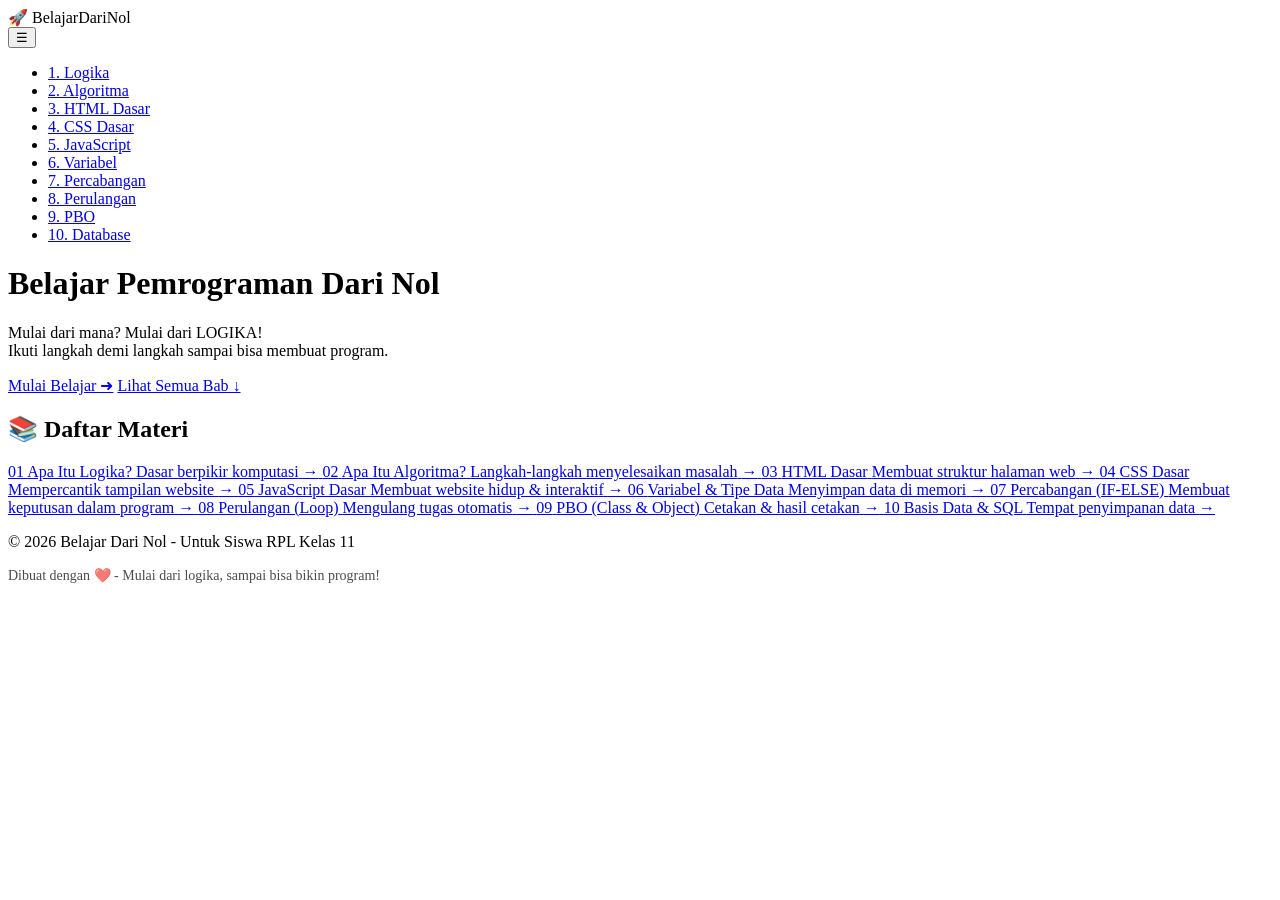
==== index.html @ c66b459e "Create index.html for programming learning site This HTML file serves as a foundational webpage for " ====
<!DOCTYPE html>
<html lang="id">
<head>
    <meta charset="UTF-8">
    <meta name="viewport" content="width=device-width, initial-scale=1.0">
    <title>Belajar Pemrograman Dari Nol - RPL Kelas 11</title>
    <link rel="stylesheet" href="style.css">
</head>
<body>

    <!-- ========== NAVBAR ========== -->
    <nav class="navbar">
        <div class="container">
            <div class="logo">
                <span class="logo-icon">🚀</span>
                <span class="logo-text">BelajarDariNol</span>
            </div>
            
            <button class="nav-toggle" id="navToggle">☰</button>
            
            <ul class="nav-menu" id="navMenu">
                <li><a href="bab1.html">1. Logika</a></li>
                <li><a href="bab2.html">2. Algoritma</a></li>
                <li><a href="bab3.html">3. HTML Dasar</a></li>
                <li><a href="bab4.html">4. CSS Dasar</a></li>
                <li><a href="bab5.html">5. JavaScript</a></li>
                <li><a href="bab6.html">6. Variabel</a></li>
                <li><a href="bab7.html">7. Percabangan</a></li>
                <li><a href="bab8.html">8. Perulangan</a></li>
                <li><a href="bab9.html">9. PBO</a></li>
                <li><a href="bab10.html">10. Database</a></li>
            </ul>
        </div>
    </nav>

    <!-- ========== HERO ========== -->
    <header class="hero">
        <div class="container">
            <h1>Belajar Pemrograman <span>Dari Nol</span></h1>
            <p>Mulai dari mana? Mulai dari LOGIKA! <br> Ikuti langkah demi langkah sampai bisa membuat program.</p>
            <div class="hero-buttons">
                <a href="bab1.html" class="btn btn-primary">Mulai Belajar ➜</a>
                <a href="#daftar-bab" class="btn btn-outline">Lihat Semua Bab ↓</a>
            </div>
        </div>
    </header>

    <!-- ========== DAFTAR BAB ========== -->
    <section id="daftar-bab" class="daftar-bab">
        <div class="container">
            <h2 class="section-title">📚 Daftar Materi</h2>
            <div class="bab-list">
                <a href="bab1.html" class="bab-item">
                    <span class="bab-nomor">01</span>
                    <span class="bab-nama">Apa Itu Logika?</span>
                    <span class="bab-desk">Dasar berpikir komputasi</span>
                    <span class="bab-arrow">→</span>
                </a>
                <a href="bab2.html" class="bab-item">
                    <span class="bab-nomor">02</span>
                    <span class="bab-nama">Apa Itu Algoritma?</span>
                    <span class="bab-desk">Langkah-langkah menyelesaikan masalah</span>
                    <span class="bab-arrow">→</span>
                </a>
                <a href="bab3.html" class="bab-item">
                    <span class="bab-nomor">03</span>
                    <span class="bab-nama">HTML Dasar</span>
                    <span class="bab-desk">Membuat struktur halaman web</span>
                    <span class="bab-arrow">→</span>
                </a>
                <a href="bab4.html" class="bab-item">
                    <span class="bab-nomor">04</span>
                    <span class="bab-nama">CSS Dasar</span>
                    <span class="bab-desk">Mempercantik tampilan website</span>
                    <span class="bab-arrow">→</span>
                </a>
                <a href="bab5.html" class="bab-item">
                    <span class="bab-nomor">05</span>
                    <span class="bab-nama">JavaScript Dasar</span>
                    <span class="bab-desk">Membuat website hidup & interaktif</span>
                    <span class="bab-arrow">→</span>
                </a>
                <a href="bab6.html" class="bab-item">
                    <span class="bab-nomor">06</span>
                    <span class="bab-nama">Variabel & Tipe Data</span>
                    <span class="bab-desk">Menyimpan data di memori</span>
                    <span class="bab-arrow">→</span>
                </a>
                <a href="bab7.html" class="bab-item">
                    <span class="bab-nomor">07</span>
                    <span class="bab-nama">Percabangan (IF-ELSE)</span>
                    <span class="bab-desk">Membuat keputusan dalam program</span>
                    <span class="bab-arrow">→</span>
                </a>
                <a href="bab8.html" class="bab-item">
                    <span class="bab-nomor">08</span>
                    <span class="bab-nama">Perulangan (Loop)</span>
                    <span class="bab-desk">Mengulang tugas otomatis</span>
                    <span class="bab-arrow">→</span>
                </a>
                <a href="bab9.html" class="bab-item">
                    <span class="bab-nomor">09</span>
                    <span class="bab-nama">PBO (Class & Object)</span>
                    <span class="bab-desk">Cetakan & hasil cetakan</span>
                    <span class="bab-arrow">→</span>
                </a>
                <a href="bab10.html" class="bab-item">
                    <span class="bab-nomor">10</span>
                    <span class="bab-nama">Basis Data & SQL</span>
                    <span class="bab-desk">Tempat penyimpanan data</span>
                    <span class="bab-arrow">→</span>
                </a>
            </div>
        </div>
    </section>

    <!-- ========== FOOTER ========== -->
    <footer class="footer">
        <div class="container">
            <p>© 2026 Belajar Dari Nol - Untuk Siswa RPL Kelas 11</p>
            <p style="font-size:14px; margin-top:10px; opacity:0.7;">
                Dibuat dengan ❤️ - Mulai dari logika, sampai bisa bikin program!
            </p>
        </div>
    </footer>

    <script src="script.js"></script>
</body>
                  </html>
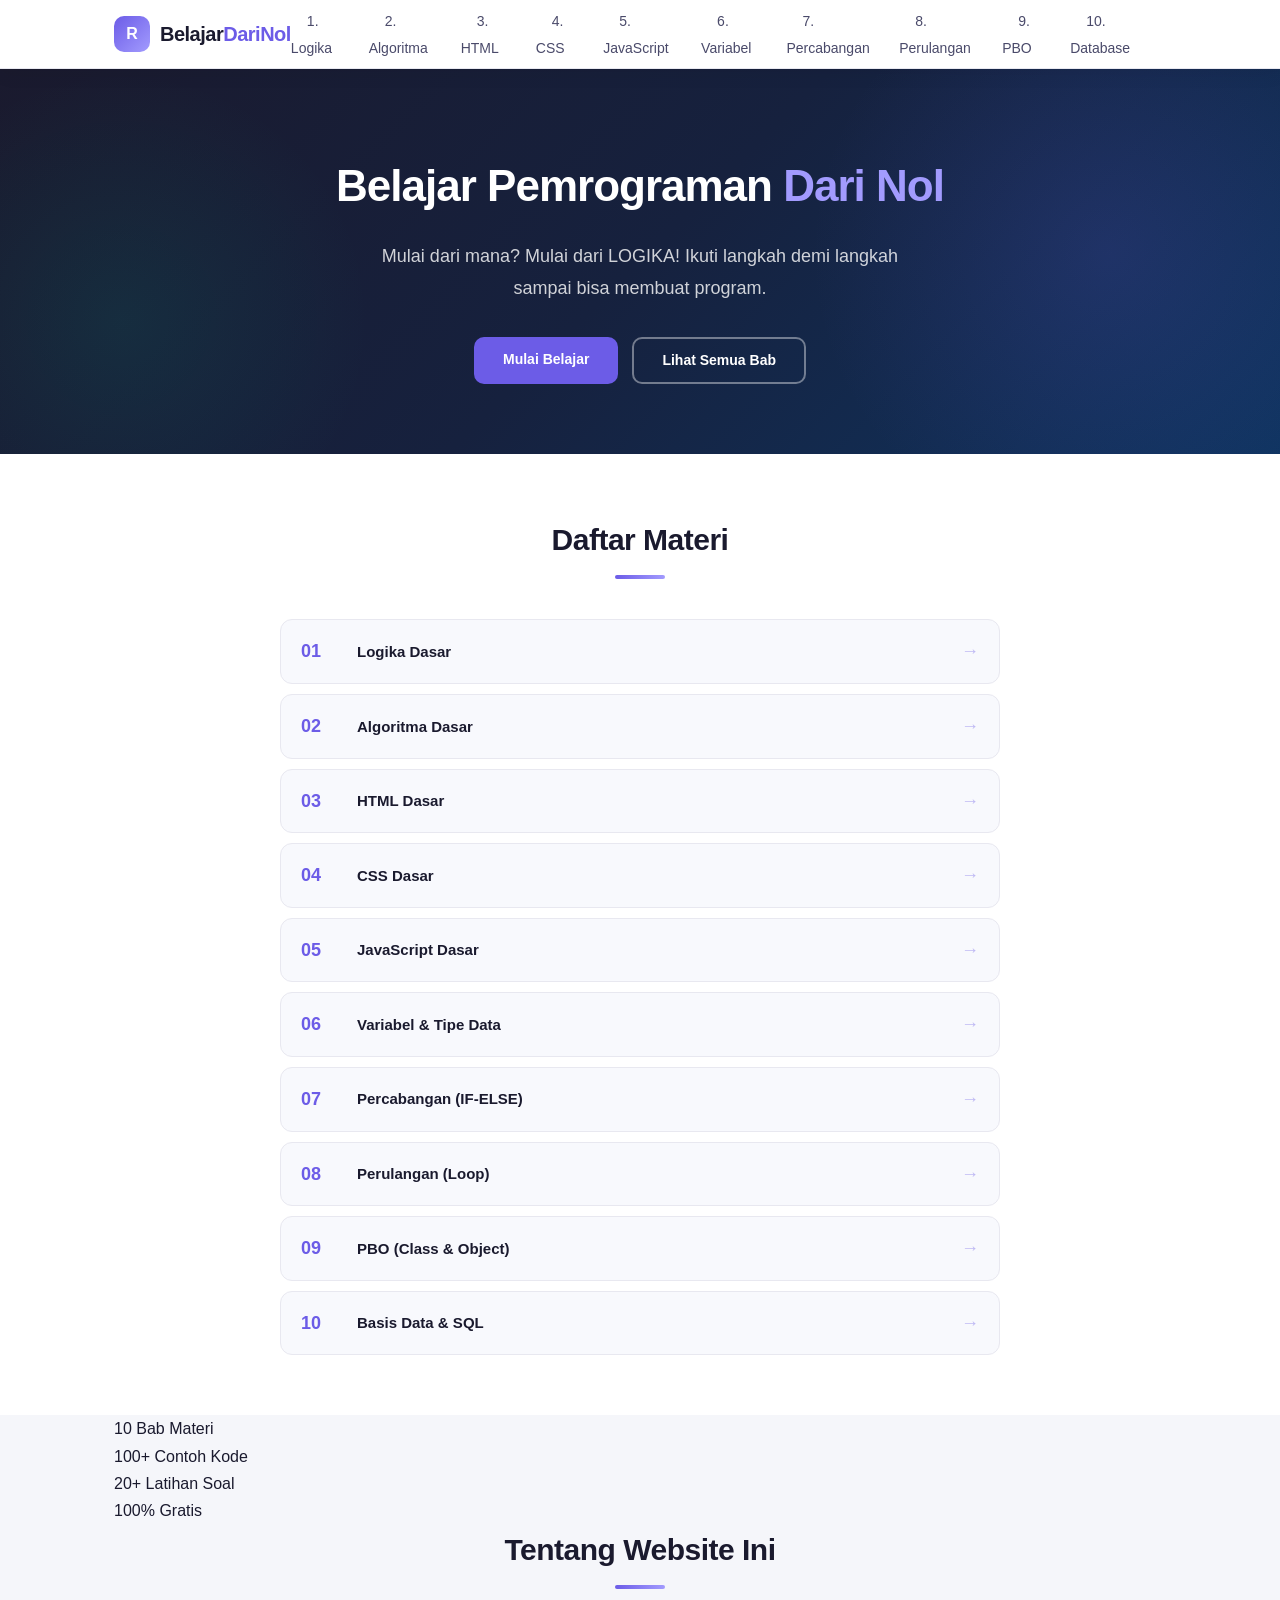
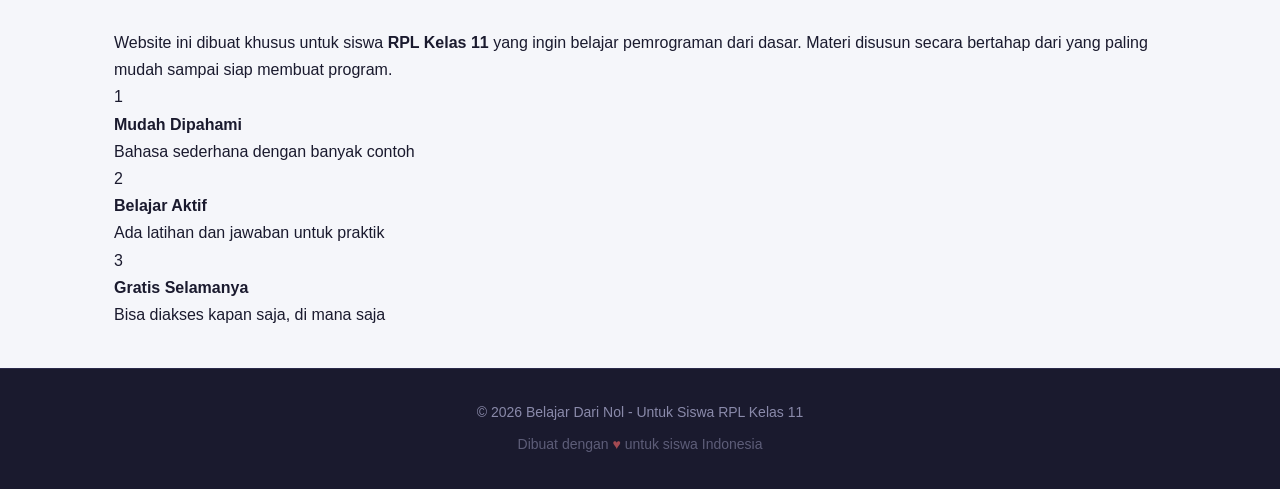
==== commit 332835ae: "Update navbar and content for clarity and style" ====
--- a/index.html
+++ b/index.html
@@ -11,18 +11,22 @@
     <!-- ========== NAVBAR ========== -->
     <nav class="navbar">
         <div class="container">
-            <div class="logo">
-                <span class="logo-icon">🚀</span>
-                <span class="logo-text">BelajarDariNol</span>
-            </div>
-            
-            <button class="nav-toggle" id="navToggle">☰</button>
-            
+            <a href="index.html" class="logo">
+                <span class="logo-icon">R</span>
+                <span class="logo-text">Belajar<span>DariNol</span></span>
+            </a>
+
+            <button class="nav-toggle" id="navToggle" aria-label="Toggle navigation">
+                <span class="hamburger-line"></span>
+                <span class="hamburger-line"></span>
+                <span class="hamburger-line"></span>
+            </button>
+
             <ul class="nav-menu" id="navMenu">
                 <li><a href="bab1.html">1. Logika</a></li>
                 <li><a href="bab2.html">2. Algoritma</a></li>
-                <li><a href="bab3.html">3. HTML Dasar</a></li>
-                <li><a href="bab4.html">4. CSS Dasar</a></li>
+                <li><a href="bab3.html">3. HTML</a></li>
+                <li><a href="bab4.html">4. CSS</a></li>
                 <li><a href="bab5.html">5. JavaScript</a></li>
                 <li><a href="bab6.html">6. Variabel</a></li>
                 <li><a href="bab7.html">7. Percabangan</a></li>
@@ -37,10 +41,10 @@
     <header class="hero">
         <div class="container">
             <h1>Belajar Pemrograman <span>Dari Nol</span></h1>
-            <p>Mulai dari mana? Mulai dari LOGIKA! <br> Ikuti langkah demi langkah sampai bisa membuat program.</p>
+            <p>Mulai dari mana? Mulai dari LOGIKA! Ikuti langkah demi langkah sampai bisa membuat program.</p>
             <div class="hero-buttons">
-                <a href="bab1.html" class="btn btn-primary">Mulai Belajar ➜</a>
-                <a href="#daftar-bab" class="btn btn-outline">Lihat Semua Bab ↓</a>
+                <a href="bab1.html" class="btn btn-primary">Mulai Belajar</a>
+                <a href="#daftar-bab" class="btn btn-outline">Lihat Semua Bab</a>
             </div>
         </div>
     </header>
@@ -48,17 +52,17 @@
     <!-- ========== DAFTAR BAB ========== -->
     <section id="daftar-bab" class="daftar-bab">
         <div class="container">
-            <h2 class="section-title">📚 Daftar Materi</h2>
+            <h2 class="section-title">Daftar Materi</h2>
             <div class="bab-list">
                 <a href="bab1.html" class="bab-item">
                     <span class="bab-nomor">01</span>
-                    <span class="bab-nama">Apa Itu Logika?</span>
+                    <span class="bab-nama">Logika Dasar</span>
                     <span class="bab-desk">Dasar berpikir komputasi</span>
                     <span class="bab-arrow">→</span>
                 </a>
                 <a href="bab2.html" class="bab-item">
                     <span class="bab-nomor">02</span>
-                    <span class="bab-nama">Apa Itu Algoritma?</span>
+                    <span class="bab-nama">Algoritma Dasar</span>
                     <span class="bab-desk">Langkah-langkah menyelesaikan masalah</span>
                     <span class="bab-arrow">→</span>
                 </a>
@@ -114,16 +118,71 @@
         </div>
     </section>
 
+    <!-- ========== STATISTIK ========== -->
+    <section class="stats-section">
+        <div class="container">
+            <div class="stats-grid">
+                <div class="stat-card">
+                    <span class="stat-number">10</span>
+                    <span class="stat-label">Bab Materi</span>
+                </div>
+                <div class="stat-card">
+                    <span class="stat-number">100+</span>
+                    <span class="stat-label">Contoh Kode</span>
+                </div>
+                <div class="stat-card">
+                    <span class="stat-number">20+</span>
+                    <span class="stat-label">Latihan Soal</span>
+                </div>
+                <div class="stat-card">
+                    <span class="stat-number">100%</span>
+                    <span class="stat-label">Gratis</span>
+                </div>
+            </div>
+        </div>
+    </section>
+
+    <!-- ========== TENTANG ========== -->
+    <section class="tentang">
+        <div class="container">
+            <h2 class="section-title">Tentang Website Ini</h2>
+            <div class="tentang-content">
+                <p>
+                    Website ini dibuat khusus untuk siswa <strong>RPL Kelas 11</strong> 
+                    yang ingin belajar pemrograman dari dasar. Materi disusun secara 
+                    bertahap dari yang paling mudah sampai siap membuat program.
+                </p>
+                <div class="tentang-features">
+                    <div class="feature">
+                        <span class="feature-icon">1</span>
+                        <h4>Mudah Dipahami</h4>
+                        <p>Bahasa sederhana dengan banyak contoh</p>
+                    </div>
+                    <div class="feature">
+                        <span class="feature-icon">2</span>
+                        <h4>Belajar Aktif</h4>
+                        <p>Ada latihan dan jawaban untuk praktik</p>
+                    </div>
+                    <div class="feature">
+                        <span class="feature-icon">3</span>
+                        <h4>Gratis Selamanya</h4>
+                        <p>Bisa diakses kapan saja, di mana saja</p>
+                    </div>
+                </div>
+            </div>
+        </div>
+    </section>
+
     <!-- ========== FOOTER ========== -->
     <footer class="footer">
         <div class="container">
             <p>© 2026 Belajar Dari Nol - Untuk Siswa RPL Kelas 11</p>
-            <p style="font-size:14px; margin-top:10px; opacity:0.7;">
-                Dibuat dengan ❤️ - Mulai dari logika, sampai bisa bikin program!
+            <p style="font-size:14px; margin-top:8px; opacity:0.6;">
+                Dibuat dengan <span style="color:#ff6b6b;">♥</span> untuk siswa Indonesia
             </p>
         </div>
     </footer>
 
     <script src="script.js"></script>
 </body>
-                  </html>
+                    </html>
--- a/style.css
+++ b/style.css
@@ -0,0 +1,1020 @@
+/* ============================================
+   RESET & BASE
+   ============================================ */
+* {
+    margin: 0;
+    padding: 0;
+    box-sizing: border-box;
+}
+
+html {
+    scroll-behavior: smooth;
+}
+
+body {
+    font-family: -apple-system, BlinkMacSystemFont, 'Segoe UI', Roboto, Oxygen, Ubuntu, sans-serif;
+    line-height: 1.7;
+    color: #1a1a2e;
+    background: #f5f6fa;
+}
+
+::selection {
+    background: #6c5ce7;
+    color: white;
+}
+
+.container {
+    max-width: 1100px;
+    margin: 0 auto;
+    padding: 0 24px;
+}
+
+/* ============================================
+   NAVBAR
+   ============================================ */
+.navbar {
+    background: #ffffff;
+    color: #1a1a2e;
+    padding: 0;
+    position: sticky;
+    top: 0;
+    z-index: 9999;
+    box-shadow: 0 2px 20px rgba(0,0,0,0.08);
+    border-bottom: 1px solid #e8e8f0;
+}
+
+.navbar .container {
+    display: flex;
+    justify-content: space-between;
+    align-items: center;
+    height: 68px;
+}
+
+.logo {
+    display: flex;
+    align-items: center;
+    gap: 10px;
+    font-size: 20px;
+    font-weight: 800;
+    color: #1a1a2e;
+    text-decoration: none;
+    flex-shrink: 0;
+}
+
+.logo-icon {
+    width: 36px;
+    height: 36px;
+    background: linear-gradient(135deg, #6c5ce7, #a29bfe);
+    border-radius: 10px;
+    display: flex;
+    align-items: center;
+    justify-content: center;
+    color: white;
+    font-weight: 900;
+    font-size: 16px;
+}
+
+.logo-text {
+    letter-spacing: -0.5px;
+}
+
+.logo-text span {
+    color: #6c5ce7;
+}
+
+/* ===== HAMBURGER BUTTON ===== */
+.nav-toggle {
+    display: none;
+    background: none;
+    border: none;
+    cursor: pointer;
+    padding: 8px;
+    width: 44px;
+    height: 44px;
+    position: relative;
+    border-radius: 10px;
+    transition: background 0.3s;
+}
+
+.nav-toggle:hover {
+    background: #f0f0f5;
+}
+
+.nav-toggle:focus {
+    outline: none;
+}
+
+/* Hamburger lines */
+.hamburger-line {
+    display: block;
+    width: 26px;
+    height: 2.5px;
+    background: #1a1a2e;
+    border-radius: 4px;
+    position: absolute;
+    left: 50%;
+    transform: translateX(-50%);
+    transition: all 0.3s cubic-bezier(0.4, 0, 0.2, 1);
+}
+
+.hamburger-line:nth-child(1) {
+    top: 14px;
+}
+
+.hamburger-line:nth-child(2) {
+    top: 21px;
+}
+
+.hamburger-line:nth-child(3) {
+    top: 28px;
+}
+
+/* Hamburger active -> X */
+.nav-toggle.active .hamburger-line:nth-child(1) {
+    transform: translateX(-50%) rotate(45deg);
+    top: 21px;
+}
+
+.nav-toggle.active .hamburger-line:nth-child(2) {
+    opacity: 0;
+    transform: translateX(-50%) scaleX(0);
+}
+
+.nav-toggle.active .hamburger-line:nth-child(3) {
+    transform: translateX(-50%) rotate(-45deg);
+    top: 21px;
+}
+
+/* ===== NAV MENU ===== */
+.nav-menu {
+    display: flex;
+    list-style: none;
+    gap: 4px;
+    align-items: center;
+}
+
+.nav-menu li {
+    list-style: none;
+}
+
+.nav-menu a {
+    color: #4a4a6a;
+    text-decoration: none;
+    padding: 8px 16px;
+    border-radius: 8px;
+    font-size: 14px;
+    font-weight: 500;
+    transition: all 0.25s ease;
+    position: relative;
+}
+
+/* Hilangkan highlight biru bawaan browser */
+.nav-menu a:focus,
+.nav-menu a:active,
+.nav-menu a:visited {
+    outline: none;
+    -webkit-tap-highlight-color: transparent;
+}
+
+.nav-menu a:hover {
+    background: #f0f0f5;
+    color: #1a1a2e;
+}
+
+.nav-menu a.active {
+    background: #6c5ce7;
+    color: white;
+}
+
+.nav-menu a.active:hover {
+    background: #5a4bd1;
+    color: white;
+}
+
+/* ============================================
+   BUTTONS
+   ============================================ */
+.btn {
+    display: inline-block;
+    padding: 10px 28px;
+    border: none;
+    border-radius: 10px;
+    font-size: 14px;
+    font-weight: 600;
+    text-decoration: none;
+    cursor: pointer;
+    transition: all 0.3s ease;
+    background: #e8e8f0;
+    color: #1a1a2e;
+    text-align: center;
+    border: 1px solid transparent;
+}
+
+.btn:focus {
+    outline: none;
+    box-shadow: 0 0 0 3px rgba(108, 92, 231, 0.3);
+}
+
+.btn:hover {
+    transform: translateY(-2px);
+    box-shadow: 0 8px 25px rgba(0,0,0,0.12);
+}
+
+.btn-primary {
+    background: #6c5ce7;
+    color: white;
+}
+
+.btn-primary:hover {
+    background: #5a4bd1;
+    color: white;
+}
+
+.btn-outline {
+    background: transparent;
+    color: white;
+    border: 2px solid rgba(255,255,255,0.4);
+}
+
+.btn-outline:hover {
+    background: rgba(255,255,255,0.12);
+    border-color: white;
+    color: white;
+}
+
+.btn-success {
+    background: #00b894;
+    color: white;
+}
+
+.btn-success:hover {
+    background: #00a381;
+    color: white;
+}
+
+.btn-info {
+    background: #0984e3;
+    color: white;
+}
+
+.btn-info:hover {
+    background: #0773c9;
+    color: white;
+}
+
+.btn-small {
+    padding: 6px 16px;
+    font-size: 13px;
+    border-radius: 8px;
+}
+
+/* ============================================
+   HERO
+   ============================================ */
+.hero {
+    background: linear-gradient(135deg, #1a1a2e 0%, #16213e 50%, #0f3460 100%);
+    color: white;
+    padding: 80px 0 70px;
+    text-align: center;
+    position: relative;
+    overflow: hidden;
+}
+
+.hero::before {
+    content: '';
+    position: absolute;
+    top: -30%;
+    right: -10%;
+    width: 600px;
+    height: 600px;
+    background: radial-gradient(circle, rgba(108,92,231,0.15) 0%, transparent 70%);
+    border-radius: 50%;
+}
+
+.hero::after {
+    content: '';
+    position: absolute;
+    bottom: -30%;
+    left: -10%;
+    width: 500px;
+    height: 500px;
+    background: radial-gradient(circle, rgba(0,184,148,0.10) 0%, transparent 70%);
+    border-radius: 50%;
+}
+
+.hero h1 {
+    font-size: 44px;
+    margin-bottom: 16px;
+    position: relative;
+    z-index: 1;
+    letter-spacing: -1px;
+}
+
+.hero h1 span {
+    color: #a29bfe;
+}
+
+.hero p {
+    font-size: 18px;
+    max-width: 560px;
+    margin: 0 auto 32px;
+    opacity: 0.8;
+    position: relative;
+    z-index: 1;
+    line-height: 1.8;
+}
+
+.hero-buttons {
+    display: flex;
+    gap: 14px;
+    justify-content: center;
+    flex-wrap: wrap;
+    position: relative;
+    z-index: 1;
+}
+
+/* ============================================
+   SECTION TITLE
+   ============================================ */
+.section-title {
+    font-size: 30px;
+    text-align: center;
+    margin-bottom: 40px;
+    color: #1a1a2e;
+    font-weight: 800;
+    letter-spacing: -0.5px;
+}
+
+.section-title::after {
+    content: '';
+    display: block;
+    width: 50px;
+    height: 4px;
+    background: linear-gradient(90deg, #6c5ce7, #a29bfe);
+    margin: 10px auto 0;
+    border-radius: 4px;
+}
+
+/* ============================================
+   DAFTAR BAB (INDEX)
+   ============================================ */
+.daftar-bab {
+    padding: 60px 0;
+    background: #ffffff;
+}
+
+.bab-list {
+    display: grid;
+    grid-template-columns: 1fr;
+    gap: 10px;
+    max-width: 720px;
+    margin: 0 auto;
+}
+
+.bab-item {
+    display: flex;
+    align-items: center;
+    padding: 16px 20px;
+    background: #f8f9fd;
+    border-radius: 12px;
+    text-decoration: none;
+    color: #1a1a2e;
+    transition: all 0.3s ease;
+    border: 1px solid #e8e8f0;
+    gap: 16px;
+}
+
+.bab-item:hover {
+    background: #ffffff;
+    transform: translateX(6px);
+    box-shadow: 0 4px 20px rgba(0,0,0,0.06);
+    border-color: #6c5ce7;
+}
+
+.bab-item:focus {
+    outline: none;
+    box-shadow: 0 0 0 3px rgba(108, 92, 231, 0.2);
+}
+
+.bab-nomor {
+    font-size: 18px;
+    font-weight: 700;
+    color: #6c5ce7;
+    min-width: 40px;
+    font-feature-settings: "tnum";
+}
+
+.bab-nama {
+    font-weight: 600;
+    font-size: 15px;
+    flex: 1;
+    color: #1a1a2e;
+}
+
+.bab-desk {
+    color: #7a7a9a;
+    font-size: 13px;
+    display: none;
+}
+
+.bab-arrow {
+    color: #6c5ce7;
+    font-size: 18px;
+    font-weight: 300;
+    opacity: 0.4;
+    transition: opacity 0.3s;
+}
+
+.bab-item:hover .bab-arrow {
+    opacity: 1;
+}
+
+/* ============================================
+   BAB (HALAMAN MATERI)
+   ============================================ */
+.bab {
+    padding: 40px 0;
+}
+
+.bab-full {
+    min-height: 70vh;
+}
+
+.bab-alt {
+    background: #f8f9fd;
+}
+
+.bab-header {
+    display: flex;
+    align-items: center;
+    gap: 20px;
+    flex-wrap: wrap;
+    margin-bottom: 30px;
+    padding-bottom: 20px;
+    border-bottom: 2px solid #e8e8f0;
+}
+
+.bab-number {
+    font-size: 36px;
+    font-weight: 800;
+    color: #6c5ce7;
+    opacity: 0.2;
+    line-height: 1;
+    min-width: 54px;
+    font-feature-settings: "tnum";
+}
+
+.bab-header h2 {
+    font-size: 30px;
+    flex: 1;
+    color: #1a1a2e;
+    font-weight: 800;
+    letter-spacing: -0.5px;
+}
+
+.bab-nav {
+    display: flex;
+    gap: 8px;
+    margin-left: auto;
+    flex-wrap: wrap;
+}
+
+.bab-content {
+    max-width: 900px;
+    margin: 0 auto;
+}
+
+/* ============================================
+   MATERI BOX
+   ============================================ */
+.materi-box {
+    background: #ffffff;
+    border-radius: 16px;
+    padding: 32px;
+    box-shadow: 0 2px 16px rgba(0,0,0,0.04);
+    margin-bottom: 30px;
+    border: 1px solid #e8e8f0;
+}
+
+.materi-box h3 {
+    font-size: 22px;
+    color: #1a1a2e;
+    margin-bottom: 14px;
+    font-weight: 700;
+}
+
+.materi-box p {
+    margin-bottom: 16px;
+    color: #4a4a6a;
+}
+
+.materi-box strong {
+    color: #1a1a2e;
+}
+
+/* ============================================
+   CONTOH BOX
+   ============================================ */
+.contoh-box {
+    background: #f8f9fd;
+    border-radius: 12px;
+    padding: 22px;
+    margin: 20px 0;
+    border-left: 4px solid #6c5ce7;
+}
+
+.contoh-box h4 {
+    color: #1a1a2e;
+    margin-bottom: 12px;
+    font-size: 17px;
+    font-weight: 700;
+}
+
+.contoh-box ul,
+.contoh-box ol {
+    padding-left: 24px;
+    color: #4a4a6a;
+}
+
+.contoh-box li {
+    margin-bottom: 5px;
+}
+
+.contoh-box li strong {
+    color: #1a1a2e;
+}
+
+/* ============================================
+   CODE BLOCK
+   ============================================ */
+.code-block {
+    background: #1a1a2e;
+    color: #e8e8f0;
+    padding: 20px;
+    border-radius: 10px;
+    font-family: 'JetBrains Mono', 'Fira Code', 'Consolas', monospace;
+    font-size: 13.5px;
+    line-height: 1.9;
+    overflow-x: auto;
+    margin: 10px 0;
+    white-space: pre-wrap;
+    word-break: break-word;
+    border: 1px solid #2a2a4a;
+}
+
+.code-block .comment {
+    color: #6abf8a;
+    font-style: italic;
+}
+
+.code-block .keyword {
+    color: #ff79c6;
+}
+
+.code-block .string {
+    color: #f1fa8c;
+}
+
+.code-block .output {
+    color: #8be9fd;
+}
+
+.code-block .tag {
+    color: #ff79c6;
+}
+
+.code-block .attr {
+    color: #f1fa8c;
+}
+
+.code-block .selector {
+    color: #bd93f9;
+}
+
+.code-block .property {
+    color: #ff79c6;
+}
+
+.code-block .value {
+    color: #f1fa8c;
+}
+
+.code-block .class-name {
+    color: #ffb86c;
+}
+
+.code-block .number {
+    color: #ffb86c;
+}
+
+.code-block .operator {
+    color: #ff79c6;
+}
+
+/* ============================================
+   TABLE
+   ============================================ */
+.tag-table {
+    width: 100%;
+    border-collapse: collapse;
+    font-size: 14px;
+    margin: 10px 0;
+    border-radius: 10px;
+    overflow: hidden;
+}
+
+.tag-table th {
+    background: #1a1a2e;
+    color: white;
+    padding: 12px 16px;
+    text-align: left;
+    font-weight: 600;
+}
+
+.tag-table td {
+    padding: 11px 16px;
+    border-bottom: 1px solid #e8e8f0;
+}
+
+.tag-table tr:nth-child(even) {
+    background: #f8f9fd;
+}
+
+.tag-table tr:hover {
+    background: #f0f0f8;
+}
+
+.tag-table code {
+    background: #e8e8f0;
+    padding: 2px 8px;
+    border-radius: 4px;
+    font-size: 13px;
+    color: #1a1a2e;
+    font-family: 'JetBrains Mono', monospace;
+}
+
+/* ============================================
+   QUIZ
+   ============================================ */
+.quiz-box {
+    background: #f0edff;
+    border-radius: 14px;
+    padding: 24px;
+    margin-top: 30px;
+    border: 2px solid #d5cfff;
+}
+
+.quiz-box h4 {
+    color: #1a1a2e;
+    font-size: 17px;
+    margin-bottom: 10px;
+    font-weight: 700;
+}
+
+.quiz-soal {
+    font-weight: 600;
+    color: #4a2d8a;
+    padding: 12px 16px;
+    background: white;
+    border-radius: 8px;
+    margin: 10px 0 16px;
+    border-left: 3px solid #6c5ce7;
+}
+
+.jawaban {
+    margin-top: 15px;
+    padding: 16px;
+    background: white;
+    border-radius: 10px;
+    border: 2px solid #00b894;
+    animation: fadeIn 0.3s ease;
+}
+
+@keyframes fadeIn {
+    from {
+        opacity: 0;
+        transform: translateY(-8px);
+    }
+    to {
+        opacity: 1;
+        transform: translateY(0);
+    }
+}
+
+/* ============================================
+   BOTTOM NAV
+   ============================================ */
+.bottom-nav {
+    display: flex;
+    justify-content: space-between;
+    align-items: center;
+    gap: 12px;
+    margin-top: 40px;
+    padding-top: 28px;
+    border-top: 2px solid #e8e8f0;
+    flex-wrap: wrap;
+}
+
+.bottom-nav .btn {
+    min-width: 120px;
+    text-align: center;
+}
+
+/* ============================================
+   FOOTER
+   ============================================ */
+.footer {
+    background: #1a1a2e;
+    color: #8a8aaa;
+    padding: 32px 0;
+    text-align: center;
+    margin-top: 40px;
+    border-top: 1px solid #2a2a4a;
+}
+
+.footer p {
+    margin: 0;
+    font-size: 14px;
+}
+
+.footer .highlight {
+    color: #a29bfe;
+}
+
+/* ============================================
+   RESPONSIVE
+   ============================================ */
+@media (max-width: 992px) {
+    .bab-header h2 {
+        font-size: 26px;
+    }
+
+    .hero h1 {
+        font-size: 36px;
+    }
+}
+
+@media (max-width: 768px) {
+    /* Navbar */
+    .nav-toggle {
+        display: block;
+    }
+
+    .nav-menu {
+        display: none;
+        width: 100%;
+        flex-direction: column;
+        padding: 16px 0 20px;
+        gap: 4px;
+        border-top: 1px solid #e8e8f0;
+        margin-top: 0;
+        background: white;
+    }
+
+    .nav-menu.show {
+        display: flex;
+    }
+
+    .nav-menu a {
+        display: block;
+        padding: 10px 16px;
+        border-radius: 8px;
+        font-size: 15px;
+        width: 100%;
+    }
+
+    /* Hero */
+    .hero {
+        padding: 56px 0 48px;
+    }
+
+    .hero h1 {
+        font-size: 28px;
+    }
+
+    .hero p {
+        font-size: 15px;
+    }
+
+    /* Bab Header */
+    .bab-header {
+        flex-direction: column;
+        align-items: flex-start;
+    }
+
+    .bab-nav {
+        margin-left: 0;
+        width: 100%;
+    }
+
+    .bab-number {
+        font-size: 28px;
+        min-width: 44px;
+    }
+
+    .bab-header h2 {
+        font-size: 22px;
+    }
+
+    /* Bottom Nav */
+    .bottom-nav {
+        flex-direction: column;
+        align-items: stretch;
+    }
+
+    .bottom-nav .btn {
+        width: 100%;
+        text-align: center;
+    }
+
+    /* Code Block */
+    .code-block {
+        font-size: 12px;
+        padding: 14px;
+    }
+
+    /* Materi Box */
+    .materi-box {
+        padding: 20px;
+    }
+
+    .materi-box h3 {
+        font-size: 19px;
+    }
+
+    /* Table */
+    .tag-table {
+        font-size: 12px;
+    }
+
+    .tag-table th,
+    .tag-table td {
+        padding: 8px 12px;
+    }
+
+    /* Contoh Box */
+    .contoh-box {
+        padding: 16px;
+    }
+
+    /* Quiz */
+    .quiz-box {
+        padding: 18px;
+    }
+}
+
+@media (max-width: 480px) {
+    .hero h1 {
+        font-size: 22px;
+    }
+
+    .hero p {
+        font-size: 14px;
+    }
+
+    .bab-item {
+        padding: 12px 14px;
+        gap: 10px;
+    }
+
+    .bab-nama {
+        width: 100%;
+        font-size: 14px;
+        margin: 2px 0;
+    }
+
+    .bab-desk {
+        display: block;
+        width: 100%;
+        font-size: 12px;
+        color: #7a7a9a;
+    }
+
+    .bab-nomor {
+        font-size: 15px;
+        min-width: 32px;
+    }
+
+    .bab-arrow {
+        font-size: 14px;
+    }
+
+    .bab-number {
+        font-size: 22px;
+        min-width: 36px;
+    }
+
+    .bab-header h2 {
+        font-size: 19px;
+    }
+
+    .code-block {
+        font-size: 11px;
+        padding: 12px;
+        line-height: 1.7;
+    }
+
+    .btn {
+        padding: 8px 18px;
+        font-size: 13px;
+    }
+
+    .btn-small {
+        padding: 5px 12px;
+        font-size: 12px;
+    }
+
+    .tag-table {
+        font-size: 11px;
+    }
+
+    .tag-table th,
+    .tag-table td {
+        padding: 6px 8px;
+    }
+
+    .container {
+        padding: 0 14px;
+    }
+
+    .section-title {
+        font-size: 24px;
+    }
+
+    .logo {
+        font-size: 17px;
+    }
+}
+
+/* ============================================
+   SCROLLBAR STYLING
+   ============================================ */
+::-webkit-scrollbar {
+    width: 7px;
+    height: 7px;
+}
+
+::-webkit-scrollbar-track {
+    background: #e8e8f0;
+}
+
+::-webkit-scrollbar-thumb {
+    background: #6c5ce7;
+    border-radius: 10px;
+}
+
+::-webkit-scrollbar-thumb:hover {
+    background: #5a4bd1;
+}
+
+/* ============================================
+   PRINT STYLING
+   ============================================ */
+@media print {
+    .navbar,
+    .bab-nav,
+    .bottom-nav,
+    .footer {
+        display: none !important;
+    }
+
+    .bab {
+        padding: 20px 0 !important;
+    }
+
+    .materi-box {
+        box-shadow: none !important;
+        border: 1px solid #ddd !important;
+    }
+
+    .code-block {
+        background: #f5f5f5 !important;
+        color: #333 !important;
+        border: 1px solid #ddd !important;
+    }
+
+    .code-block .comment {
+        color: #2e7d32 !important;
+    }
+    .code-block .keyword {
+        color: #c62828 !important;
+    }
+    .code-block .string {
+        color: #e65100 !important;
+    }
+    .code-block .output {
+        color: #0d47a1 !important;
+    }
+}
+
+/* ============================================
+   UTILITY - Hilangkan highlight browser
+   ============================================ */
+*:focus {
+    outline: none;
+}
+
+*:focus-visible {
+    outline: 2px solid #6c5ce7;
+    outline-offset: 2px;
+}
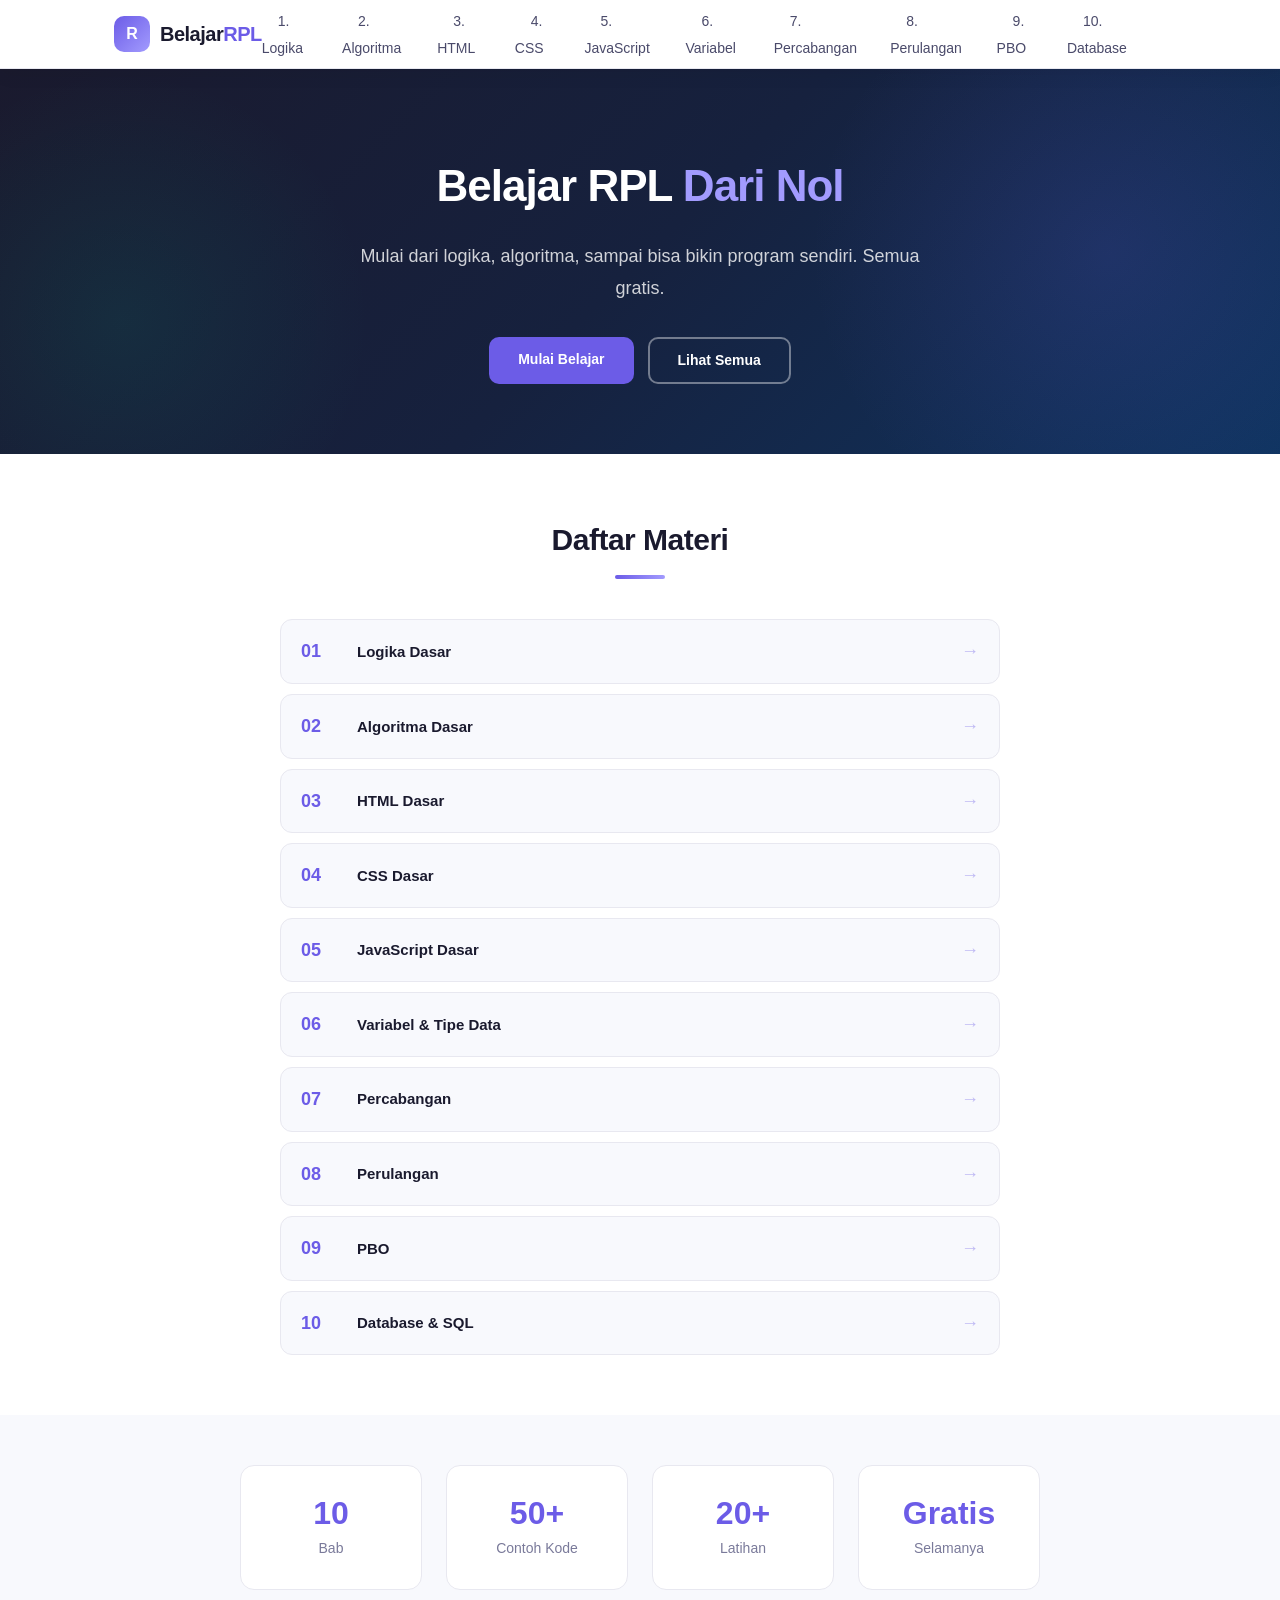
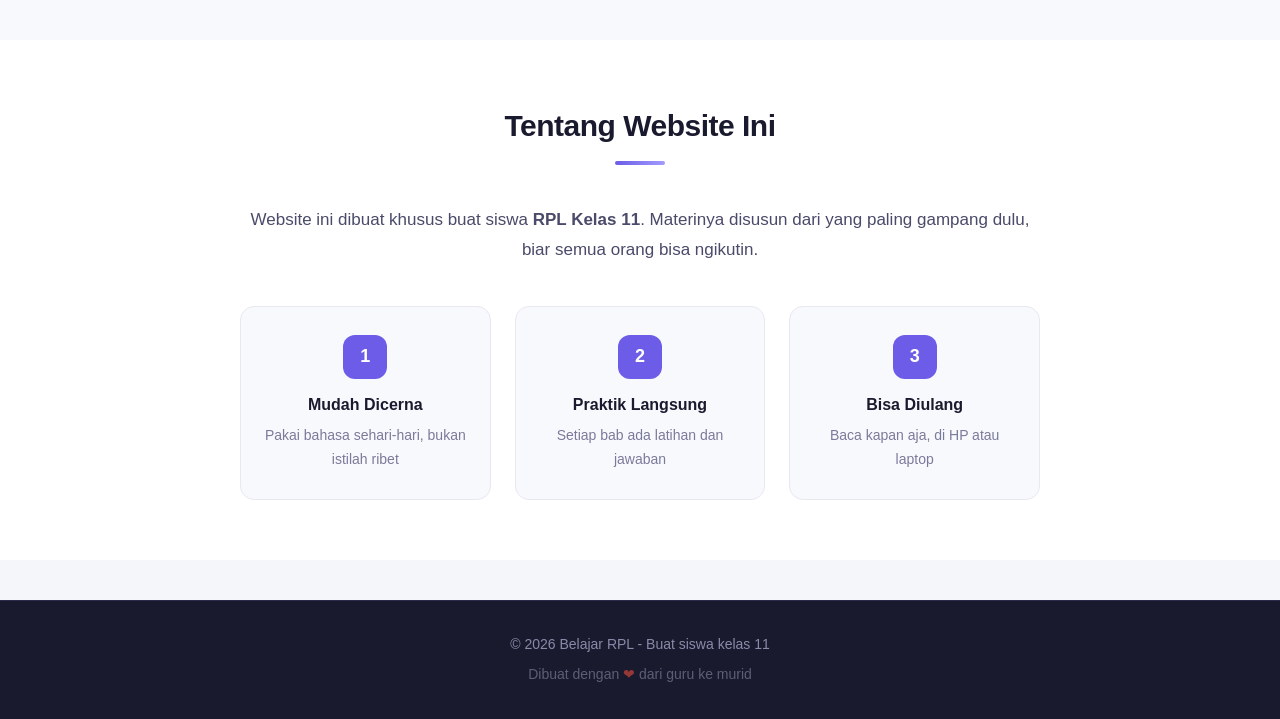
==== commit 431de6a7: "Update index.html" ====
--- a/index.html
+++ b/index.html
@@ -1,25 +1,26 @@
+
 <!DOCTYPE html>
 <html lang="id">
 <head>
     <meta charset="UTF-8">
     <meta name="viewport" content="width=device-width, initial-scale=1.0">
-    <title>Belajar Pemrograman Dari Nol - RPL Kelas 11</title>
+    <title>Belajar RPL dari Nol - Kelas 11</title>
     <link rel="stylesheet" href="style.css">
 </head>
 <body>
 
-    <!-- ========== NAVBAR ========== -->
+    <!-- NAVBAR -->
     <nav class="navbar">
         <div class="container">
             <a href="index.html" class="logo">
                 <span class="logo-icon">R</span>
-                <span class="logo-text">Belajar<span>DariNol</span></span>
+                <span class="logo-text">Belajar<span>RPL</span></span>
             </a>
 
-            <button class="nav-toggle" id="navToggle" aria-label="Toggle navigation">
-                <span class="hamburger-line"></span>
-                <span class="hamburger-line"></span>
-                <span class="hamburger-line"></span>
+            <button class="nav-toggle" id="navToggle">
+                <span class="garis"></span>
+                <span class="garis"></span>
+                <span class="garis"></span>
             </button>
 
             <ul class="nav-menu" id="navMenu">
@@ -37,19 +38,19 @@
         </div>
     </nav>
 
-    <!-- ========== HERO ========== -->
+    <!-- HERO -->
     <header class="hero">
         <div class="container">
-            <h1>Belajar Pemrograman <span>Dari Nol</span></h1>
-            <p>Mulai dari mana? Mulai dari LOGIKA! Ikuti langkah demi langkah sampai bisa membuat program.</p>
+            <h1>Belajar RPL <span>Dari Nol</span></h1>
+            <p>Mulai dari logika, algoritma, sampai bisa bikin program sendiri. Semua gratis.</p>
             <div class="hero-buttons">
                 <a href="bab1.html" class="btn btn-primary">Mulai Belajar</a>
-                <a href="#daftar-bab" class="btn btn-outline">Lihat Semua Bab</a>
+                <a href="#daftar-bab" class="btn btn-outline">Lihat Semua</a>
             </div>
         </div>
     </header>
 
-    <!-- ========== DAFTAR BAB ========== -->
+    <!-- DAFTAR BAB -->
     <section id="daftar-bab" class="daftar-bab">
         <div class="container">
             <h2 class="section-title">Daftar Materi</h2>
@@ -57,132 +58,131 @@
                 <a href="bab1.html" class="bab-item">
                     <span class="bab-nomor">01</span>
                     <span class="bab-nama">Logika Dasar</span>
-                    <span class="bab-desk">Dasar berpikir komputasi</span>
+                    <span class="bab-desk">Belajar berpikir seperti programmer</span>
                     <span class="bab-arrow">→</span>
                 </a>
                 <a href="bab2.html" class="bab-item">
                     <span class="bab-nomor">02</span>
                     <span class="bab-nama">Algoritma Dasar</span>
-                    <span class="bab-desk">Langkah-langkah menyelesaikan masalah</span>
+                    <span class="bab-desk">Cara menyelesaikan masalah dengan langkah-langkah</span>
                     <span class="bab-arrow">→</span>
                 </a>
                 <a href="bab3.html" class="bab-item">
                     <span class="bab-nomor">03</span>
                     <span class="bab-nama">HTML Dasar</span>
-                    <span class="bab-desk">Membuat struktur halaman web</span>
+                    <span class="bab-desk">Bikin kerangka website</span>
                     <span class="bab-arrow">→</span>
                 </a>
                 <a href="bab4.html" class="bab-item">
                     <span class="bab-nomor">04</span>
                     <span class="bab-nama">CSS Dasar</span>
-                    <span class="bab-desk">Mempercantik tampilan website</span>
+                    <span class="bab-desk">Bikin website jadi cantik</span>
                     <span class="bab-arrow">→</span>
                 </a>
                 <a href="bab5.html" class="bab-item">
                     <span class="bab-nomor">05</span>
                     <span class="bab-nama">JavaScript Dasar</span>
-                    <span class="bab-desk">Membuat website hidup & interaktif</span>
+                    <span class="bab-desk">Bikin website jadi hidup</span>
                     <span class="bab-arrow">→</span>
                 </a>
                 <a href="bab6.html" class="bab-item">
                     <span class="bab-nomor">06</span>
                     <span class="bab-nama">Variabel & Tipe Data</span>
-                    <span class="bab-desk">Menyimpan data di memori</span>
+                    <span class="bab-desk">Menyimpan data di program</span>
                     <span class="bab-arrow">→</span>
                 </a>
                 <a href="bab7.html" class="bab-item">
                     <span class="bab-nomor">07</span>
-                    <span class="bab-nama">Percabangan (IF-ELSE)</span>
-                    <span class="bab-desk">Membuat keputusan dalam program</span>
+                    <span class="bab-nama">Percabangan</span>
+                    <span class="bab-desk">Buat keputusan di program</span>
                     <span class="bab-arrow">→</span>
                 </a>
                 <a href="bab8.html" class="bab-item">
                     <span class="bab-nomor">08</span>
-                    <span class="bab-nama">Perulangan (Loop)</span>
-                    <span class="bab-desk">Mengulang tugas otomatis</span>
+                    <span class="bab-nama">Perulangan</span>
+                    <span class="bab-desk">Ulang-ulang tugas</span>
                     <span class="bab-arrow">→</span>
                 </a>
                 <a href="bab9.html" class="bab-item">
                     <span class="bab-nomor">09</span>
-                    <span class="bab-nama">PBO (Class & Object)</span>
-                    <span class="bab-desk">Cetakan & hasil cetakan</span>
+                    <span class="bab-nama">PBO</span>
+                    <span class="bab-desk">Class dan Object</span>
                     <span class="bab-arrow">→</span>
                 </a>
                 <a href="bab10.html" class="bab-item">
                     <span class="bab-nomor">10</span>
-                    <span class="bab-nama">Basis Data & SQL</span>
-                    <span class="bab-desk">Tempat penyimpanan data</span>
+                    <span class="bab-nama">Database & SQL</span>
+                    <span class="bab-desk">Menyimpan data secara terstruktur</span>
                     <span class="bab-arrow">→</span>
                 </a>
             </div>
         </div>
     </section>
 
-    <!-- ========== STATISTIK ========== -->
+    <!-- STATISTIK -->
     <section class="stats-section">
         <div class="container">
             <div class="stats-grid">
                 <div class="stat-card">
                     <span class="stat-number">10</span>
-                    <span class="stat-label">Bab Materi</span>
+                    <span class="stat-label">Bab</span>
                 </div>
                 <div class="stat-card">
-                    <span class="stat-number">100+</span>
+                    <span class="stat-number">50+</span>
                     <span class="stat-label">Contoh Kode</span>
                 </div>
                 <div class="stat-card">
                     <span class="stat-number">20+</span>
-                    <span class="stat-label">Latihan Soal</span>
+                    <span class="stat-label">Latihan</span>
                 </div>
                 <div class="stat-card">
-                    <span class="stat-number">100%</span>
-                    <span class="stat-label">Gratis</span>
+                    <span class="stat-number">Gratis</span>
+                    <span class="stat-label">Selamanya</span>
                 </div>
             </div>
         </div>
     </section>
 
-    <!-- ========== TENTANG ========== -->
+    <!-- TENTANG -->
     <section class="tentang">
         <div class="container">
             <h2 class="section-title">Tentang Website Ini</h2>
             <div class="tentang-content">
                 <p>
-                    Website ini dibuat khusus untuk siswa <strong>RPL Kelas 11</strong> 
-                    yang ingin belajar pemrograman dari dasar. Materi disusun secara 
-                    bertahap dari yang paling mudah sampai siap membuat program.
+                    Website ini dibuat khusus buat siswa <strong>RPL Kelas 11</strong>.
+                    Materinya disusun dari yang paling gampang dulu, biar semua orang bisa ngikutin.
                 </p>
                 <div class="tentang-features">
                     <div class="feature">
                         <span class="feature-icon">1</span>
-                        <h4>Mudah Dipahami</h4>
-                        <p>Bahasa sederhana dengan banyak contoh</p>
+                        <h4>Mudah Dicerna</h4>
+                        <p>Pakai bahasa sehari-hari, bukan istilah ribet</p>
                     </div>
                     <div class="feature">
                         <span class="feature-icon">2</span>
-                        <h4>Belajar Aktif</h4>
-                        <p>Ada latihan dan jawaban untuk praktik</p>
+                        <h4>Praktik Langsung</h4>
+                        <p>Setiap bab ada latihan dan jawaban</p>
                     </div>
                     <div class="feature">
                         <span class="feature-icon">3</span>
-                        <h4>Gratis Selamanya</h4>
-                        <p>Bisa diakses kapan saja, di mana saja</p>
+                        <h4>Bisa Diulang</h4>
+                        <p>Baca kapan aja, di HP atau laptop</p>
                     </div>
                 </div>
             </div>
         </div>
     </section>
 
-    <!-- ========== FOOTER ========== -->
+    <!-- FOOTER -->
     <footer class="footer">
         <div class="container">
-            <p>© 2026 Belajar Dari Nol - Untuk Siswa RPL Kelas 11</p>
-            <p style="font-size:14px; margin-top:8px; opacity:0.6;">
-                Dibuat dengan <span style="color:#ff6b6b;">♥</span> untuk siswa Indonesia
+            <p>© 2026 Belajar RPL - Buat siswa kelas 11</p>
+            <p style="font-size:14px; margin-top:6px; opacity:0.6;">
+                Dibuat dengan <span style="color:#e74c3c;">❤</span> dari guru ke murid
             </p>
         </div>
     </footer>
 
     <script src="script.js"></script>
 </body>
-                    </html>
+</html>
--- a/style.css
+++ b/style.css
@@ -1018,3 +1018,165 @@
     outline: 2px solid #6c5ce7;
     outline-offset: 2px;
 }
+
+/* ============================================
+   STATISTIK SECTION (INDEX)
+   ============================================ */
+.stats-section {
+    padding: 50px 0;
+    background: #f8f9fd;
+}
+
+.stats-grid {
+    display: grid;
+    grid-template-columns: repeat(4, 1fr);
+    gap: 24px;
+    max-width: 800px;
+    margin: 0 auto;
+}
+
+.stat-card {
+    background: white;
+    border-radius: 14px;
+    padding: 28px 20px;
+    text-align: center;
+    border: 1px solid #e8e8f0;
+    transition: all 0.3s ease;
+}
+
+.stat-card:hover {
+    transform: translateY(-4px);
+    box-shadow: 0 8px 30px rgba(0,0,0,0.06);
+    border-color: #6c5ce7;
+}
+
+.stat-number {
+    display: block;
+    font-size: 32px;
+    font-weight: 800;
+    color: #6c5ce7;
+    line-height: 1.2;
+}
+
+.stat-label {
+    display: block;
+    font-size: 14px;
+    color: #7a7a9a;
+    margin-top: 4px;
+}
+
+/* ============================================
+   TENTANG SECTION (INDEX)
+   ============================================ */
+.tentang {
+    padding: 60px 0;
+    background: white;
+}
+
+.tentang-content {
+    max-width: 800px;
+    margin: 0 auto;
+    text-align: center;
+}
+
+.tentang-content > p {
+    font-size: 17px;
+    color: #4a4a6a;
+    margin-bottom: 40px;
+    line-height: 1.8;
+}
+
+.tentang-features {
+    display: grid;
+    grid-template-columns: repeat(3, 1fr);
+    gap: 24px;
+}
+
+.feature {
+    background: #f8f9fd;
+    border-radius: 14px;
+    padding: 28px 20px;
+    border: 1px solid #e8e8f0;
+    transition: all 0.3s ease;
+}
+
+.feature:hover {
+    border-color: #6c5ce7;
+    box-shadow: 0 4px 20px rgba(108, 92, 231, 0.06);
+}
+
+.feature-icon {
+    display: inline-flex;
+    align-items: center;
+    justify-content: center;
+    width: 44px;
+    height: 44px;
+    background: #6c5ce7;
+    color: white;
+    border-radius: 12px;
+    font-size: 18px;
+    font-weight: 700;
+    margin-bottom: 12px;
+}
+
+.feature h4 {
+    font-size: 16px;
+    color: #1a1a2e;
+    margin-bottom: 6px;
+}
+
+.feature p {
+    font-size: 14px;
+    color: #7a7a9a;
+    margin: 0;
+}
+
+/* ============================================
+   RESPONSIVE UNTUK INDEX
+   ============================================ */
+@media (max-width: 768px) {
+    .stats-grid {
+        grid-template-columns: repeat(2, 1fr);
+        gap: 16px;
+    }
+
+    .tentang-features {
+        grid-template-columns: 1fr;
+        gap: 16px;
+    }
+
+    .stat-card {
+        padding: 20px 16px;
+    }
+
+    .stat-number {
+        font-size: 26px;
+    }
+
+    .tentang-content > p {
+        font-size: 15px;
+    }
+}
+
+@media (max-width: 480px) {
+    .stats-grid {
+        grid-template-columns: 1fr 1fr;
+        gap: 12px;
+    }
+
+    .stat-card {
+        padding: 16px 12px;
+    }
+
+    .stat-number {
+        font-size: 22px;
+    }
+
+    .stat-label {
+        font-size: 12px;
+    }
+
+    .feature {
+        padding: 20px 16px;
+    }
+}
